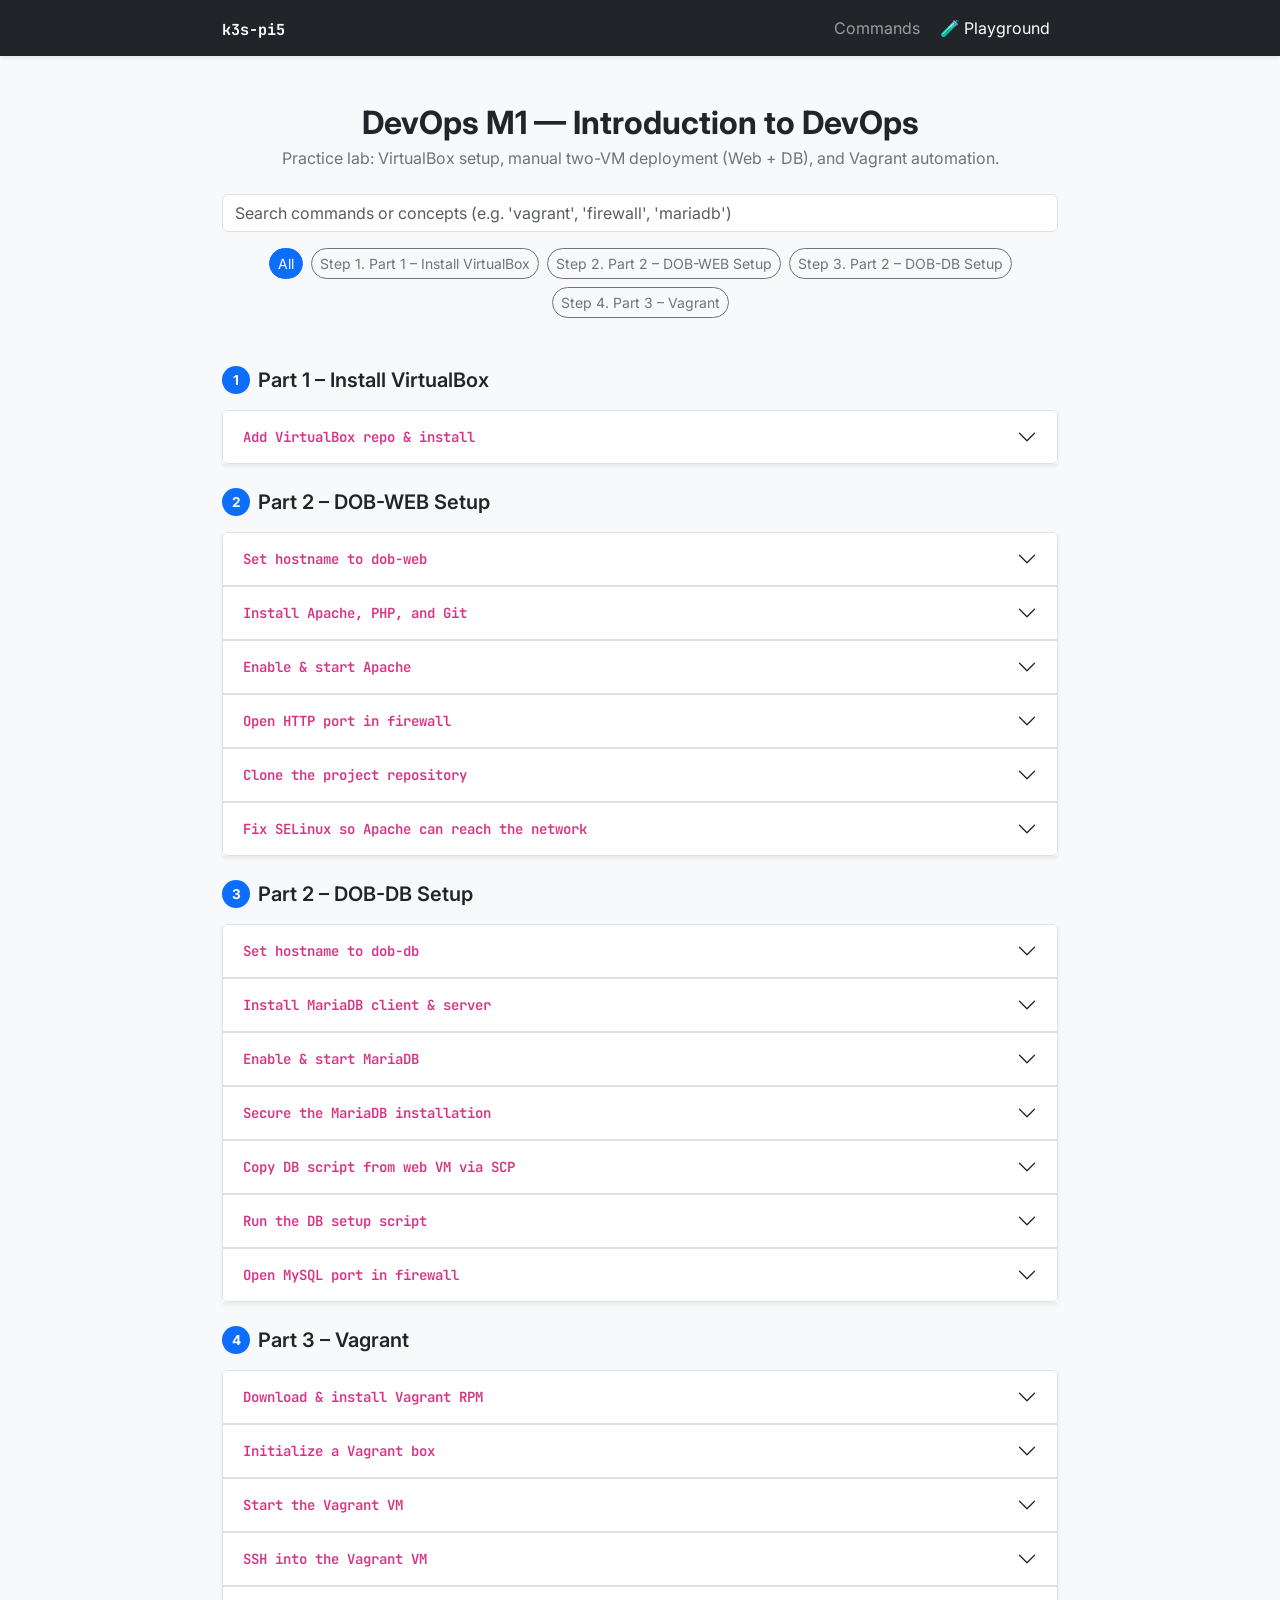
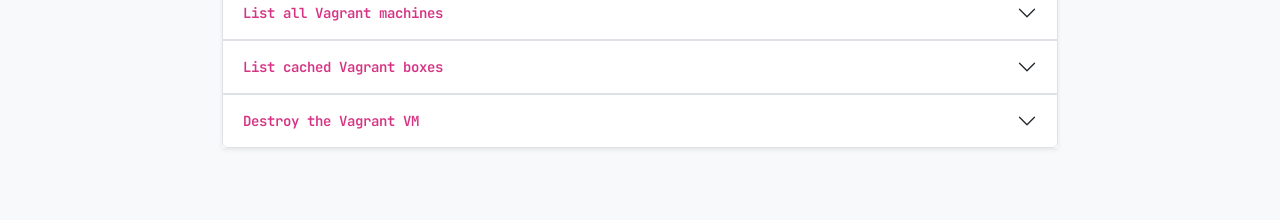
==== playground.html @ 52f67827 "..." ====
<!DOCTYPE html>
<html lang="en">
<head>
  <meta charset="UTF-8" />
  <meta name="viewport" content="width=device-width, initial-scale=1.0" />
  <title>Playground — DevOps M1 Lab</title>
  <link href="https://cdn.jsdelivr.net/npm/bootstrap@5.3.3/dist/css/bootstrap.min.css" rel="stylesheet" />
  <link href="https://fonts.googleapis.com/css2?family=Inter:wght@400;500;600;700&family=JetBrains+Mono:wght@400;500&display=swap" rel="stylesheet" />
  <link rel="stylesheet" href="style.css" />
</head>
<body>

<!-- ── Navbar ─────────────────────────────────────────────────────────────── -->
<nav class="navbar navbar-expand-lg navbar-dark bg-dark sticky-top shadow-sm">
  <div class="container" style="max-width: 860px;">
    <a class="navbar-brand fw-bold" href="index.html">
      <span style="font-family:'JetBrains Mono',monospace; font-size:0.95rem;">k3s-pi5</span>
    </a>
    <button class="navbar-toggler" type="button" data-bs-toggle="collapse" data-bs-target="#mainNav">
      <span class="navbar-toggler-icon"></span>
    </button>
    <div class="collapse navbar-collapse" id="mainNav">
      <ul class="navbar-nav ms-auto gap-1">
        <li class="nav-item">
          <a class="nav-link" href="index.html">Commands</a>
        </li>
        <li class="nav-item">
          <a class="nav-link active" href="playground.html">
            🧪 Playground
          </a>
        </li>
      </ul>
    </div>
  </div>
</nav>

<div class="container py-5" style="max-width: 860px;">

  <!-- Header -->
  <div class="text-center mb-5">
    <h1 class="fw-bold fs-2 mb-1">DevOps M1 — Introduction to DevOps</h1>
    <p class="text-secondary mb-4">
      Practice lab: VirtualBox setup, manual two-VM deployment (Web + DB), and Vagrant automation.
    </p>

    <!-- Search -->
    <input type="text" id="searchInput" class="form-control mb-3"
      placeholder="Search commands or concepts (e.g. 'vagrant', 'firewall', 'mariadb')" />

    <!-- Filter buttons -->
    <div id="filterControls" class="d-flex flex-wrap gap-2 justify-content-center"></div>
  </div>

  <!-- Command list -->
  <div id="commandList"></div>
  <div class="no-results text-center text-secondary py-5" id="noResults">
    <p class="fs-5">No commands match your search.</p>
  </div>

</div>

<script src="https://cdn.jsdelivr.net/npm/bootstrap@5.3.3/dist/js/bootstrap.bundle.min.js"></script>
<script src="modules/registry.js"></script>
<script src="modules/m1-devops-intro.js"></script>
<script src="app.js"></script>
</body>
</html>
---- style.css ----
:root {
--bg-app: #f8f9fa;
--bg-card: #ffffff;
--bg-surface: #f1f3f5;
--text-primary: #212529;
--text-secondary: #6c757d;
--text-accent: #0d6efd;

--accent-info: #e7f1ff;
--accent-text: #084298;
--border-color: #dee2e6;
--code-bg: #272822;
--code-text: #f8f8f2;

--font-sans: 'Inter', -apple-system, sans-serif;
--font-mono: 'JetBrains Mono', monospace;
--radius-lg: 12px;
--radius-md: 8px;
--shadow: 0 4px 6px -1px rgba(0, 0, 0, 0.1), 0 2px 4px -1px rgba(0, 0, 0, 0.06);
}

body { font-family: 'Inter', -apple-system, sans-serif; background: #f8f9fa; }
code, .font-mono { font-family: 'JetBrains Mono', monospace; }
.command-name { font-family: 'JetBrains Mono', monospace; font-weight: 600; color: #0d6efd; font-size: 1rem; }
.command-part {
    background: #e9ecef; padding: 2px 7px; border-radius: 4px;
    font-family: 'JetBrains Mono', monospace; font-size: 0.8rem;
    display: inline-block; margin: 2px;
}
.example-box {
    background: #2d2d2d; color: #f8f8f2; padding: 12px;
    border-radius: 8px; font-family: 'JetBrains Mono', monospace;
    font-size: 0.82rem; overflow-x: auto; white-space: pre-wrap;
}
.why-box {
    background: #e7f1ff; color: #084298;
    border-left: 4px solid #0d6efd;
    padding: 10px 14px; border-radius: 6px; font-size: 0.9rem;
}
.detail-label {
    font-size: 0.7rem; font-weight: 700; text-transform: uppercase;
    letter-spacing: 0.06em; color: #6c757d; margin-bottom: 4px;
}
.card { transition: transform 0.15s, box-shadow 0.15s; }
.card:hover { transform: translateY(-2px); box-shadow: 0 6px 16px rgba(0,0,0,0.1) !important; }
.card.border-primary { border-left-width: 4px !important; }
.accordion-button { font-family: 'JetBrains Mono', monospace; font-weight: 600; color: #0d6efd; }
.accordion-button:not(.collapsed) { color: #0d6efd; background: #f0f5ff; box-shadow: none; }
.accordion-button::after { filter: none; }
.section-badge {
    width: 28px; height: 28px; border-radius: 50%; background: #0d6efd;
    color: #fff; display: inline-flex; align-items: center;
    justify-content: center; font-size: 0.85rem; font-weight: 700;
}
#searchInput:focus { border-color: #0d6efd; box-shadow: 0 0 0 3px rgba(13,110,253,0.15); }
.filter-btn.active { background: #0d6efd !important; color: #fff !important; border-color: #0d6efd !important; }
.no-results { display: none; }
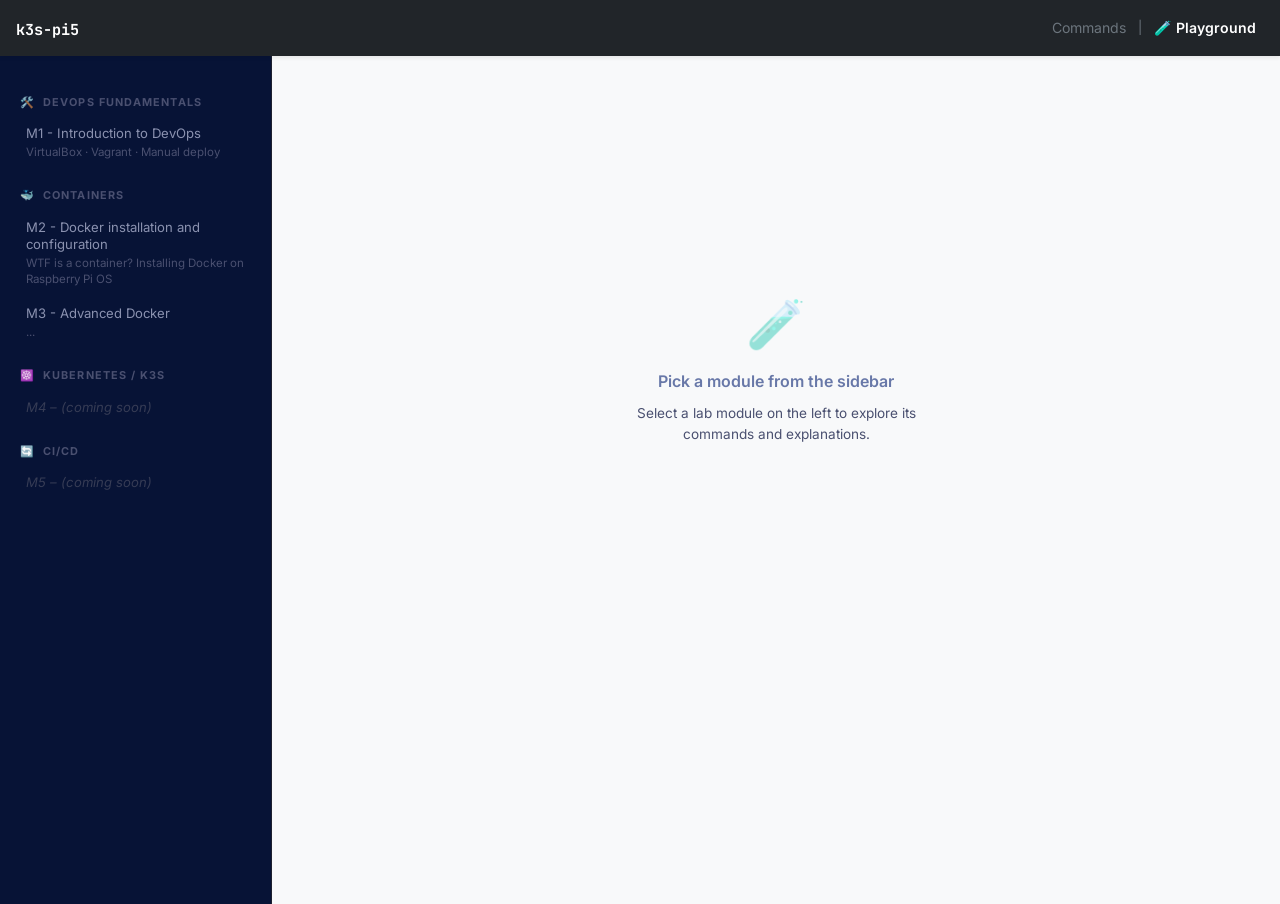
==== commit 9cb62015: "initial modules" ====
--- a/playground.html
+++ b/playground.html
@@ -3,65 +3,220 @@
 <head>
   <meta charset="UTF-8" />
   <meta name="viewport" content="width=device-width, initial-scale=1.0" />
-  <title>Playground — DevOps M1 Lab</title>
+  <title>Playground — DevOps Labs</title>
   <link href="https://cdn.jsdelivr.net/npm/bootstrap@5.3.3/dist/css/bootstrap.min.css" rel="stylesheet" />
   <link href="https://fonts.googleapis.com/css2?family=Inter:wght@400;500;600;700&family=JetBrains+Mono:wght@400;500&display=swap" rel="stylesheet" />
-  <link rel="stylesheet" href="style.css" />
+  <link rel="stylesheet" href="index.css" />
+  <style>
+    /* ── Layout shell ───────────────────────────────────────────────────── */
+    body {
+      display: flex;
+      flex-direction: column;
+      min-height: 100vh;
+    }
+
+    .playground-shell {
+      display: flex;
+      flex: 1;
+      min-height: 0;
+    }
+
+    /* ── Sidebar ────────────────────────────────────────────────────────── */
+    #sidebar {
+      width: 272px;
+      min-width: 272px;
+      background: #071336;
+      border-right: 1px solid #1e2130;
+      display: flex;
+      flex-direction: column;
+      position: sticky;
+      top: 52px;
+      height: calc(100vh - 52px);
+      overflow-y: auto;
+      padding: 1.25rem 0 2rem;
+      scrollbar-width: thin;
+      scrollbar-color: #2a2f45 transparent;
+    }
+
+    #sidebar::-webkit-scrollbar { width: 4px; }
+    #sidebar::-webkit-scrollbar-track { background: transparent; }
+    #sidebar::-webkit-scrollbar-thumb { background: #2a2f45; border-radius: 2px; }
+
+    .sidebar-group-label {
+      font-size: 0.68rem;
+      font-weight: 700;
+      letter-spacing: 0.1em;
+      text-transform: uppercase;
+      color: #4a5070;
+      padding: 1.1rem 1.25rem 0.4rem;
+      display: flex;
+      align-items: center;
+      gap: 0.5rem;
+    }
+
+    .sidebar-module-btn {
+      display: block;
+      width: 100%;
+      background: none;
+      border: none;
+      text-align: left;
+      padding: 0.55rem 1.25rem 0.55rem 1.5rem;
+      color: #8b92b0;
+      font-size: 0.82rem;
+      font-family: 'Inter', sans-serif;
+      line-height: 1.35;
+      cursor: pointer;
+      border-left: 2px solid transparent;
+      transition: color 0.15s, border-color 0.15s, background 0.15s;
+    }
+
+    .sidebar-module-btn:hover:not(.disabled) {
+      color: #c8cde0;
+      background: #161825;
+    }
+
+    .sidebar-module-btn.active {
+      color: #e2e6f5;
+      border-left-color: #5b8af5;
+      background: #161e38;
+      font-weight: 600;
+    }
+
+    .sidebar-module-btn.disabled {
+      color: #363c55;
+      cursor: default;
+      font-style: italic;
+    }
+
+    .sidebar-module-subtitle {
+      display: block;
+      font-size: 0.72rem;
+      color: #4a5070;
+      margin-top: 0.15rem;
+      font-weight: 400;
+      font-style: normal;
+    }
+
+    .sidebar-module-btn.active .sidebar-module-subtitle {
+      color: #6878a8;
+    }
+
+    /* ── Main content ───────────────────────────────────────────────────── */
+    #playground-main {
+      flex: 1;
+      overflow-y: auto;
+      padding: 2.5rem 2rem;
+    }
+
+    #playground-main .inner {
+      max-width: 820px;
+      margin: 0 auto;
+    }
+
+    /* ── Empty state ────────────────────────────────────────────────────── */
+    #module-empty {
+      display: flex;
+      flex-direction: column;
+      align-items: center;
+      justify-content: center;
+      min-height: 60vh;
+      color: #4a5070;
+      text-align: center;
+      gap: 0.75rem;
+    }
+
+    #module-empty .empty-icon { font-size: 3rem; opacity: 0.4; }
+    #module-empty h4 { font-size: 1rem; font-weight: 600; color: #6878a8; margin: 0; }
+    #module-empty p  { font-size: 0.85rem; margin: 0; max-width: 280px; }
+
+    /* ── Mobile toggle ──────────────────────────────────────────────────── */
+    #sidebar-toggle { display: none; }
+
+    @media (max-width: 768px) {
+      #sidebar {
+        position: fixed;
+        top: 52px;
+        left: -280px;
+        height: calc(100vh - 52px);
+        z-index: 200;
+        transition: left 0.25s ease;
+        width: 260px;
+        min-width: 260px;
+      }
+      #sidebar.open {
+        left: 0;
+        box-shadow: 4px 0 24px rgba(0,0,0,0.5);
+      }
+      #sidebar-toggle { display: inline-flex; }
+      #playground-main { padding: 1.5rem 1rem; }
+    }
+  </style>
 </head>
 <body>
 
-<!-- ── Navbar ─────────────────────────────────────────────────────────────── -->
-<nav class="navbar navbar-expand-lg navbar-dark bg-dark sticky-top shadow-sm">
-  <div class="container" style="max-width: 860px;">
-    <a class="navbar-brand fw-bold" href="index.html">
-      <span style="font-family:'JetBrains Mono',monospace; font-size:0.95rem;">k3s-pi5</span>
-    </a>
-    <button class="navbar-toggler" type="button" data-bs-toggle="collapse" data-bs-target="#mainNav">
-      <span class="navbar-toggler-icon"></span>
-    </button>
-    <div class="collapse navbar-collapse" id="mainNav">
-      <ul class="navbar-nav ms-auto gap-1">
-        <li class="nav-item">
-          <a class="nav-link" href="index.html">Commands</a>
-        </li>
-        <li class="nav-item">
-          <a class="nav-link active" href="playground.html">
-            🧪 Playground
-          </a>
-        </li>
-      </ul>
+<!-- ── Navbar ──────────────────────────────────────────────────────────────── -->
+<nav class="navbar navbar-dark bg-dark sticky-top shadow-sm" style="z-index: 300;">
+  <div class="container-fluid px-3">
+    <div class="d-flex align-items-center gap-2">
+      <button id="sidebar-toggle" class="btn btn-sm btn-outline-secondary me-1" aria-label="Toggle sidebar">☰</button>
+      <a class="navbar-brand fw-bold mb-0" href="index.html">
+        <span style="font-family:'JetBrains Mono',monospace; font-size:0.95rem;">k3s-pi5</span>
+      </a>
+    </div>
+    <div class="d-flex align-items-center gap-1">
+      <a class="nav-link text-secondary px-2" href="index.html" style="font-size:0.88rem;">Commands</a>
+      <span class="text-secondary" style="font-size:0.8rem;">|</span>
+      <a class="nav-link text-white px-2 fw-semibold" href="playground.html" style="font-size:0.88rem;">🧪 Playground</a>
     </div>
   </div>
 </nav>
 
-<div class="container py-5" style="max-width: 860px;">
-
-  <!-- Header -->
-  <div class="text-center mb-5">
-    <h1 class="fw-bold fs-2 mb-1">DevOps M1 — Introduction to DevOps</h1>
-    <p class="text-secondary mb-4">
-      Practice lab: VirtualBox setup, manual two-VM deployment (Web + DB), and Vagrant automation.
-    </p>
-
-    <!-- Search -->
-    <input type="text" id="searchInput" class="form-control mb-3"
-      placeholder="Search commands or concepts (e.g. 'vagrant', 'firewall', 'mariadb')" />
-
-    <!-- Filter buttons -->
-    <div id="filterControls" class="d-flex flex-wrap gap-2 justify-content-center"></div>
-  </div>
-
-  <!-- Command list -->
-  <div id="commandList"></div>
-  <div class="no-results text-center text-secondary py-5" id="noResults">
-    <p class="fs-5">No commands match your search.</p>
-  </div>
-
+<!-- ── App shell ───────────────────────────────────────────────────────────── -->
+<div class="playground-shell">
+
+  <!-- Sidebar -->
+  <nav id="sidebar">
+    <div id="sidebar-nav">
+      <!-- Populated by playground.js -->
+    </div>
+  </nav>
+
+  <!-- Main content -->
+  <main id="playground-main">
+    <div class="inner">
+
+      <!-- Module header — shown after a module loads -->
+      <div id="module-header" class="text-center mb-5" style="display:none;">
+        <h1 class="fw-bold fs-2 mb-1" id="module-title"></h1>
+        <p class="text-secondary mb-4" id="module-subtitle"></p>
+        <input type="text" id="searchInput" class="form-control mb-3"
+          placeholder="Search commands or concepts…" />
+        <div id="filterControls" class="d-flex flex-wrap gap-2 justify-content-center"></div>
+      </div>
+
+      <!-- Command list (driven by app.js render()) -->
+      <div id="commandList"></div>
+      <div class="no-results text-center text-secondary py-5" id="noResults" style="display:none;">
+        <p class="fs-5">No commands match your search.</p>
+      </div>
+
+      <!-- Empty state -->
+      <div id="module-empty">
+        <div class="empty-icon">🧪</div>
+        <h4>Pick a module from the sidebar</h4>
+        <p>Select a lab module on the left to explore its commands and explanations.</p>
+      </div>
+
+    </div>
+  </main>
 </div>
 
 <script src="https://cdn.jsdelivr.net/npm/bootstrap@5.3.3/dist/js/bootstrap.bundle.min.js"></script>
+<script src="modules/m1-devops-intro.js"></script>
+<script src="modules/m2-docker-intro.js"></script>
+<!-- ...15 more files, same pattern -->
 <script src="modules/registry.js"></script>
-<script src="modules/m1-devops-intro.js"></script>
-<script src="app.js"></script>
+<script src="playground.js"></script>
+<script src="index.js"></script>
 </body>
 </html>
--- a/index.css
+++ b/index.css
@@ -0,0 +1,57 @@
+:root {
+--bg-app: #f8f9fa;
+--bg-card: #ffffff;
+--bg-surface: #f1f3f5;
+--text-primary: #212529;
+--text-secondary: #6c757d;
+--text-accent: #0d6efd;
+
+--accent-info: #e7f1ff;
+--accent-text: #084298;
+--border-color: #dee2e6;
+--code-bg: #272822;
+--code-text: #f8f8f2;
+
+--font-sans: 'Inter', -apple-system, sans-serif;
+--font-mono: 'JetBrains Mono', monospace;
+--radius-lg: 12px;
+--radius-md: 8px;
+--shadow: 0 4px 6px -1px rgba(0, 0, 0, 0.1), 0 2px 4px -1px rgba(0, 0, 0, 0.06);
+}
+
+body { font-family: 'Inter', -apple-system, sans-serif; background: #f8f9fa; }
+code, .font-mono { font-family: 'JetBrains Mono', monospace; }
+.command-name { font-family: 'JetBrains Mono', monospace; font-weight: 600; color: #0d6efd; font-size: 1rem; }
+.command-part {
+    background: #e9ecef; padding: 2px 7px; border-radius: 4px;
+    font-family: 'JetBrains Mono', monospace; font-size: 0.8rem;
+    display: inline-block; margin: 2px;
+}
+.example-box {
+    background: #2d2d2d; color: #f8f8f2; padding: 12px;
+    border-radius: 8px; font-family: 'JetBrains Mono', monospace;
+    font-size: 0.82rem; overflow-x: auto; white-space: pre-wrap;
+}
+.why-box {
+    background: #e7f1ff; color: #084298;
+    border-left: 4px solid #0d6efd;
+    padding: 10px 14px; border-radius: 6px; font-size: 0.9rem;
+}
+.detail-label {
+    font-size: 0.7rem; font-weight: 700; text-transform: uppercase;
+    letter-spacing: 0.06em; color: #6c757d; margin-bottom: 4px;
+}
+.card { transition: transform 0.15s, box-shadow 0.15s; }
+.card:hover { transform: translateY(-2px); box-shadow: 0 6px 16px rgba(0,0,0,0.1) !important; }
+.card.border-primary { border-left-width: 4px !important; }
+.accordion-button { font-family: 'JetBrains Mono', monospace; font-weight: 600; color: #0d6efd; }
+.accordion-button:not(.collapsed) { color: #0d6efd; background: #f0f5ff; box-shadow: none; }
+.accordion-button::after { filter: none; }
+.section-badge {
+    width: 28px; height: 28px; border-radius: 50%; background: #0d6efd;
+    color: #fff; display: inline-flex; align-items: center;
+    justify-content: center; font-size: 0.85rem; font-weight: 700;
+}
+#searchInput:focus { border-color: #0d6efd; box-shadow: 0 0 0 3px rgba(13,110,253,0.15); }
+.filter-btn.active { background: #0d6efd !important; color: #fff !important; border-color: #0d6efd !important; }
+.no-results { display: none; }
